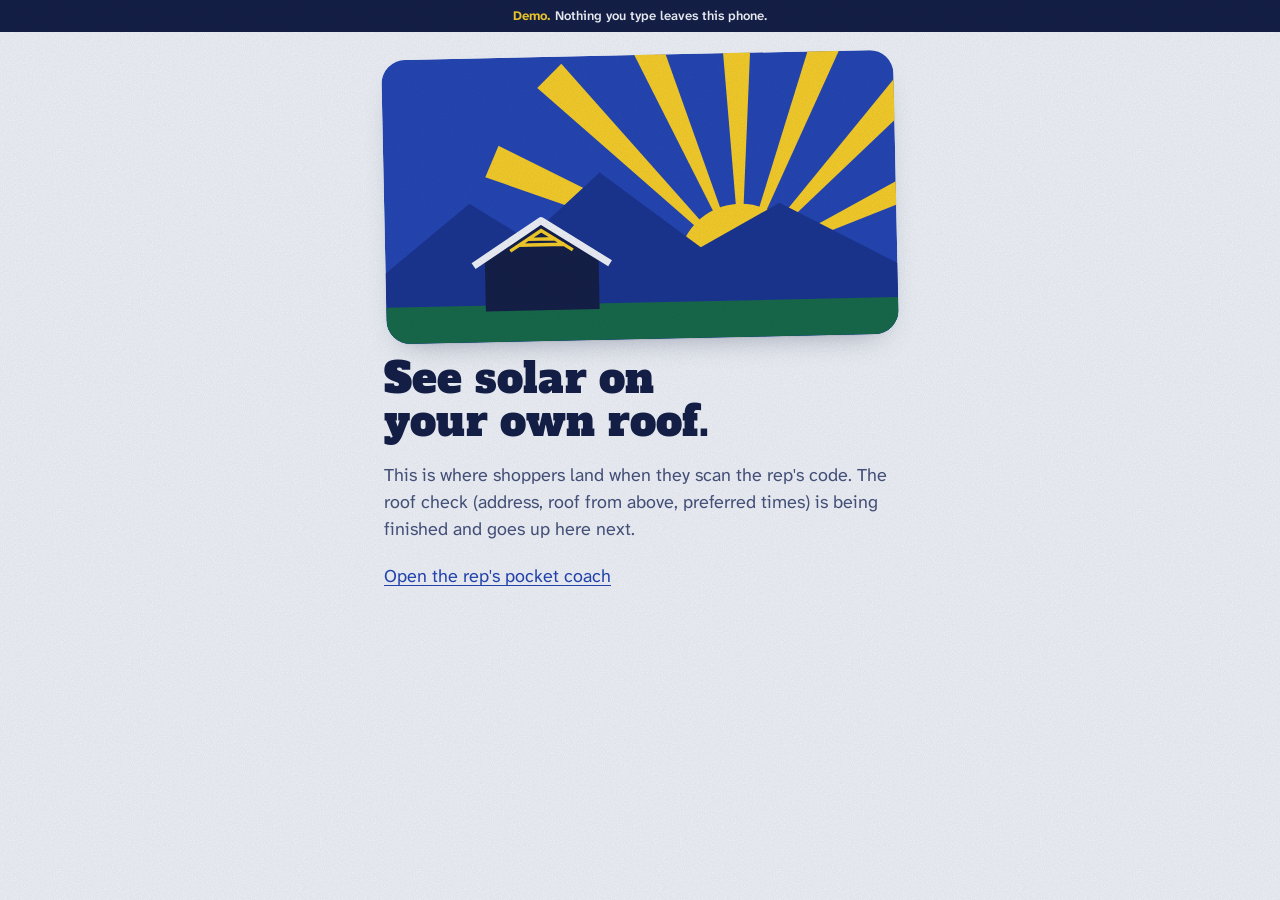
==== index.html @ 0f0e4484 "Pocket coach demo: openers, quick answers, score taps, maybe list, tonight's texts, print kit and se" ====
<!doctype html>
<html lang="en">
<head>
<meta charset="utf-8">
<meta name="viewport" content="width=device-width, initial-scale=1, viewport-fit=cover">
<title>Sun Check</title>
<meta name="robots" content="noindex, nofollow">
<meta name="theme-color" content="#2445b3">
<link rel="icon" href="assets/img/icon.svg" type="image/svg+xml">
<link rel="apple-touch-icon" href="assets/img/icon-180.png">
<link rel="preconnect" href="https://fonts.googleapis.com">
<link rel="preconnect" href="https://fonts.gstatic.com" crossorigin>
<link rel="stylesheet" href="https://fonts.googleapis.com/css2?family=Alfa+Slab+One&family=Atkinson+Hyperlegible+Next:ital,wght@0,400;0,500;0,700;0,800;1,400&display=swap">
<link rel="stylesheet" href="assets/css/base.css">
<style>
  .wrap { max-width: var(--track); margin: 0 auto; padding: 1.4rem var(--gutter-r) 3rem var(--gutter-l); display: grid; gap: 1.2rem; }
  .wrap h1 { font-size: 2.6rem; }
  .wrap p { font-size: 1.125rem; color: var(--ink-2); }
  .art { border-radius: var(--r-l); overflow: hidden; box-shadow: var(--shadow); transform: rotate(-1.2deg); }
  .art svg { display: block; width: 100%; height: auto; }
</style>
</head>
<body>
<div class="demo-ribbon"><b>Demo.</b> Nothing you type leaves this phone.</div>
<main class="wrap">
  <div class="art" aria-hidden="true">
    <svg viewBox="0 0 360 200"><rect width="360" height="200" fill="#2445b3"/><g transform="translate(250 150)" fill="#f4cc2a"><path d="M0 0L-12-190H12z"/><path d="M0 0L-12-190H12z" transform="rotate(22)"/><path d="M0 0L-12-190H12z" transform="rotate(44)"/><path d="M0 0L-12-190H12z" transform="rotate(66)"/><path d="M0 0L-12-190H12z" transform="rotate(-22)"/><path d="M0 0L-12-190H12z" transform="rotate(-44)"/><path d="M0 0L-12-190H12z" transform="rotate(-66)"/><circle r="44"/></g><path d="M0 150l60-48 40 26 52-46 70 54 56-30 82 44v50H0z" fill="#1a3591"/><path d="M0 200v-26h360v26z" fill="#17694b"/><path d="M70 178v-34l40-26 40 26v34z" fill="#141f48"/><path d="M62 146l48-31 48 31" fill="none" stroke="#eef2f8" stroke-width="5" stroke-linejoin="round"/><path d="M88 136l22-14 22 14M94 132h32M100 128h20" fill="none" stroke="#f4cc2a" stroke-width="2.4"/></svg>
  </div>
  <h1 class="display">See solar on your own roof.</h1>
  <p>This is where shoppers land when they scan the rep's code. The roof check (address, roof from above, preferred times) is being finished and goes up here next.</p>
  <p><a href="rep/">Open the rep's pocket coach</a></p>
</main>
</body>
</html>
---- assets/css/base.css ----
/* Sun Check — shared design system.
   Direction: Inland Empire citrus-crate label. Flat screen-print color (cobalt sky,
   lemon sun, grove green) on cool label stock, a heavy slab for the loud moments,
   a hyper-legible sans for everything people read. Boldness lives in the sunburst
   and the oversized numbers; everything else stays quiet. */

:root {
  --paper: #eef2f8;
  --surface: #ffffff;
  --well: #e1e8f3;
  --ink: #141f48;
  --ink-2: #46527c;
  --line: #c9d3e6;
  --cobalt: #2445b3;
  --cobalt-deep: #1a3591;
  --lemon: #f4cc2a;
  --lemon-deep: #d9ad00;
  --grove: #17694b;
  --stamp: #c42f28;
  --btn: var(--cobalt);
  --btn-press: var(--cobalt-deep);
  --on-btn: #ffffff;
  --on-lemon: #141f48;
  --label-bg: #2445b3;
  --label-ink: #ffffff;
  --focus: #e0a800;
  --scrim: rgba(12, 18, 44, 0.55);
  --seq-0: #e1e8f3;
  --seq-1: #b9c8ec;
  --seq-2: #7f9be0;
  --seq-3: #4466cc;
  --seq-4: #2445b3;
  --shadow: 0 1px 0 rgba(20, 31, 72, 0.06), 0 14px 32px -18px rgba(20, 31, 72, 0.45);
  --grain-opacity: 0.07;
  --grain-blend: multiply;

  --display: "Alfa Slab One", "Rockwell", "Roboto Slab", Georgia, serif;
  --body: "Atkinson Hyperlegible Next", "Atkinson Hyperlegible", "Avenir Next", "Segoe UI", sans-serif;

  --r-s: 8px;
  --r-m: 14px;
  --r-l: 24px;
  --gutter-l: max(16px, env(safe-area-inset-left, 0px));
  --gutter-r: max(16px, env(safe-area-inset-right, 0px));
  --track: 34rem;
  color-scheme: light;
}

@media (prefers-color-scheme: dark) {
  :root:not([data-theme="light"]) {
    --paper: #0d1533;
    --surface: #16204a;
    --well: #1e2a58;
    --ink: #eef2fa;
    --ink-2: #b2bcdc;
    --line: #2f3c70;
    --cobalt: #8aa2ff;
    --cobalt-deep: #6f8cff;
    --lemon: #f6d34a;
    --lemon-deep: #f6d34a;
    --grove: #4dbd8e;
    --stamp: #ff7466;
    --btn: #f6d34a;
    --btn-press: #e9c12a;
    --on-btn: #141f48;
    --on-lemon: #141f48;
    --label-bg: #1e3a9e;
    --label-ink: #ffffff;
    --focus: #f6d34a;
    --scrim: rgba(3, 6, 18, 0.7);
    --seq-0: #1e2a58;
    --seq-1: #2b3f86;
    --seq-2: #3f5fc0;
    --seq-3: #6f8cff;
    --seq-4: #b3c3ff;
    --shadow: 0 1px 0 rgba(0, 0, 0, 0.3), 0 16px 34px -18px rgba(0, 0, 0, 0.8);
    --grain-opacity: 0.09;
    --grain-blend: screen;
    color-scheme: dark;
  }
}
:root[data-theme="dark"] {
  --paper: #0d1533;
  --surface: #16204a;
  --well: #1e2a58;
  --ink: #eef2fa;
  --ink-2: #b2bcdc;
  --line: #2f3c70;
  --cobalt: #8aa2ff;
  --cobalt-deep: #6f8cff;
  --lemon: #f6d34a;
  --lemon-deep: #f6d34a;
  --grove: #4dbd8e;
  --stamp: #ff7466;
  --btn: #f6d34a;
  --btn-press: #e9c12a;
  --on-btn: #141f48;
  --on-lemon: #141f48;
  --label-bg: #1e3a9e;
  --label-ink: #ffffff;
  --focus: #f6d34a;
  --scrim: rgba(3, 6, 18, 0.7);
  --seq-0: #1e2a58;
  --seq-1: #2b3f86;
  --seq-2: #3f5fc0;
  --seq-3: #6f8cff;
  --seq-4: #b3c3ff;
  --shadow: 0 1px 0 rgba(0, 0, 0, 0.3), 0 16px 34px -18px rgba(0, 0, 0, 0.8);
  --grain-opacity: 0.09;
  --grain-blend: screen;
  color-scheme: dark;
}

*, *::before, *::after { box-sizing: border-box; }
html { -webkit-text-size-adjust: 100%; text-size-adjust: 100%; }
body {
  margin: 0;
  background: var(--paper);
  color: var(--ink);
  font-family: var(--body);
  font-size: 1.0625rem;
  line-height: 1.5;
  -webkit-font-smoothing: antialiased;
  -webkit-tap-highlight-color: transparent;
}
/* Paper grain: a fixed noise layer so flat color reads like printed label stock. */
body::after {
  content: "";
  position: fixed;
  inset: 0;
  pointer-events: none;
  z-index: 100;
  opacity: var(--grain-opacity);
  mix-blend-mode: var(--grain-blend);
  background-image: url("data:image/svg+xml;utf8,<svg xmlns='http://www.w3.org/2000/svg' width='180' height='180'><filter id='n'><feTurbulence type='fractalNoise' baseFrequency='.9' numOctaves='2' stitchTiles='stitch'/><feColorMatrix values='0 0 0 0 0  0 0 0 0 0  0 0 0 0 0  0 0 0 1.2 0'/></filter><rect width='100%' height='100%' filter='url(%23n)'/></svg>");
}
::selection { background: var(--lemon); color: var(--on-lemon); }
img, svg, canvas { max-width: 100%; }
[hidden] { display: none !important; }

h1, h2, h3 { margin: 0; text-wrap: balance; }
p { margin: 0; }
a { color: var(--cobalt); text-underline-offset: 3px; }
.display { font-family: var(--display); font-weight: 400; letter-spacing: 0.005em; line-height: 1.02; }
.muted { color: var(--ink-2); }
.small { font-size: 0.875rem; }
.num { font-variant-numeric: tabular-nums; }
.sr-only { position: absolute; width: 1px; height: 1px; overflow: hidden; clip: rect(0 0 0 0); white-space: nowrap; }

:focus { outline: none; }
:focus-visible { outline: 3px solid var(--focus); outline-offset: 3px; border-radius: 6px; }

/* Buttons */
.btn {
  appearance: none;
  border: 0;
  border-radius: var(--r-m);
  background: var(--btn);
  color: var(--on-btn);
  font: 700 1.0625rem/1.2 var(--body);
  min-height: 52px;
  padding: 0.85rem 1.25rem;
  display: inline-flex;
  align-items: center;
  justify-content: center;
  gap: 0.5rem;
  cursor: pointer;
  text-decoration: none;
  transition: transform 0.08s ease, background 0.15s ease;
  touch-action: manipulation;
}
.btn:active { transform: translateY(1px) scale(0.99); background: var(--btn-press); }
.btn[disabled] { opacity: 0.45; pointer-events: none; }
.btn.wide { width: 100%; }
.btn.ghost { background: transparent; color: var(--ink); box-shadow: inset 0 0 0 2px var(--line); }
.btn.ghost:active { background: var(--well); }
.btn.lemon { background: var(--lemon); color: var(--on-lemon); }
.btn.lemon:active { background: var(--lemon-deep); }
.btn.small { min-height: 40px; padding: 0.5rem 0.9rem; font-size: 0.9375rem; border-radius: 11px; }
.btn svg { width: 1.2em; height: 1.2em; flex: none; }

.linkbtn {
  appearance: none; background: none; border: 0; padding: 0.35rem 0; cursor: pointer;
  color: var(--cobalt); font: 600 1rem/1.3 var(--body); text-decoration: underline; text-underline-offset: 3px;
}

/* Chips */
.chips { display: flex; flex-wrap: wrap; gap: 0.5rem; }
.chip {
  appearance: none;
  border: 0;
  background: var(--surface);
  color: var(--ink);
  box-shadow: inset 0 0 0 1.5px var(--line);
  border-radius: 999px;
  padding: 0.55rem 0.95rem;
  font: 600 0.9688rem/1.15 var(--body);
  min-height: 44px;
  cursor: pointer;
  touch-action: manipulation;
}
.chip[aria-pressed="true"], .chip.on { background: var(--ink); color: var(--paper); box-shadow: none; }
.chip:active { transform: scale(0.98); }

/* Form fields */
.field { display: grid; gap: 0.35rem; }
.field > span { font-weight: 700; font-size: 0.9375rem; }
.input, .textarea, select.input {
  width: 100%;
  border: 0;
  border-radius: var(--r-s);
  background: var(--surface);
  color: var(--ink);
  box-shadow: inset 0 0 0 1.5px var(--line);
  font: 500 1.0625rem/1.35 var(--body);
  padding: 0.8rem 0.9rem;
  min-height: 52px;
}
.textarea { min-height: 7.5rem; resize: vertical; line-height: 1.45; }
.input:focus-visible, .textarea:focus-visible { outline: none; box-shadow: inset 0 0 0 2.5px var(--cobalt); }
.check { display: grid; grid-template-columns: 28px 1fr; gap: 0.75rem; align-items: start; cursor: pointer; }
.check input { width: 26px; height: 26px; margin: 2px 0 0; accent-color: var(--cobalt); }

/* Bottom sheet */
.sheet-scrim {
  position: fixed; inset: 0; z-index: 60; background: var(--scrim);
  display: flex; align-items: flex-end; justify-content: center;
  animation: fade 0.18s ease;
}
.sheet {
  width: 100%; max-width: 36rem; max-height: 92dvh; overflow: auto;
  background: var(--paper); color: var(--ink);
  border-radius: var(--r-l) var(--r-l) 0 0;
  padding: 0.5rem var(--gutter-r) calc(1.25rem + env(safe-area-inset-bottom, 0px)) var(--gutter-l);
  box-shadow: 0 -18px 40px -20px rgba(0, 0, 0, 0.45);
  animation: rise 0.24s cubic-bezier(.2, .8, .2, 1);
}
.sheet .grab { width: 44px; height: 5px; border-radius: 3px; background: var(--line); margin: 0.25rem auto 0.9rem; }
.sheet-head { display: flex; align-items: center; justify-content: space-between; gap: 1rem; margin-bottom: 0.9rem; }
.sheet-head h2 { font: 400 1.5rem/1.1 var(--display); }
.iconbtn {
  appearance: none; border: 0; background: var(--well); color: var(--ink);
  width: 44px; height: 44px; border-radius: 50%; display: grid; place-items: center; cursor: pointer; flex: none;
}
.iconbtn svg { width: 20px; height: 20px; }

/* Toast */
.toast {
  position: fixed; left: 50%; z-index: 80; transform: translateX(-50%);
  bottom: calc(88px + env(safe-area-inset-bottom, 0px));
  background: var(--ink); color: var(--paper);
  border-radius: 999px; padding: 0.7rem 0.8rem 0.7rem 1.15rem;
  display: flex; align-items: center; gap: 0.9rem;
  font-weight: 600; font-size: 0.9688rem; box-shadow: var(--shadow);
  max-width: calc(100vw - 32px);
  animation: rise 0.2s ease;
}
.toast button {
  appearance: none; border: 0; background: var(--lemon); color: var(--on-lemon);
  font: 700 0.875rem/1 var(--body); border-radius: 999px; padding: 0.55rem 0.8rem; cursor: pointer;
}

/* Demo ribbon */
.demo-ribbon {
  background: var(--ink); color: var(--paper);
  font-size: 0.8125rem; font-weight: 600; text-align: center;
  padding: 0.4rem var(--gutter-r) 0.4rem var(--gutter-l);
}
.demo-ribbon b { color: var(--lemon); }

@keyframes rise { from { transform: translateY(24px); opacity: 0; } to { transform: none; opacity: 1; } }
@keyframes fade { from { opacity: 0; } to { opacity: 1; } }

@media (prefers-reduced-motion: reduce) {
  *, *::before, *::after { animation-duration: 0.001ms !important; animation-iteration-count: 1 !important; transition-duration: 0.001ms !important; scroll-behavior: auto !important; }
}

/* Thin custom scrollbars in the label palette */
* { scrollbar-width: thin; scrollbar-color: var(--cobalt) transparent; }
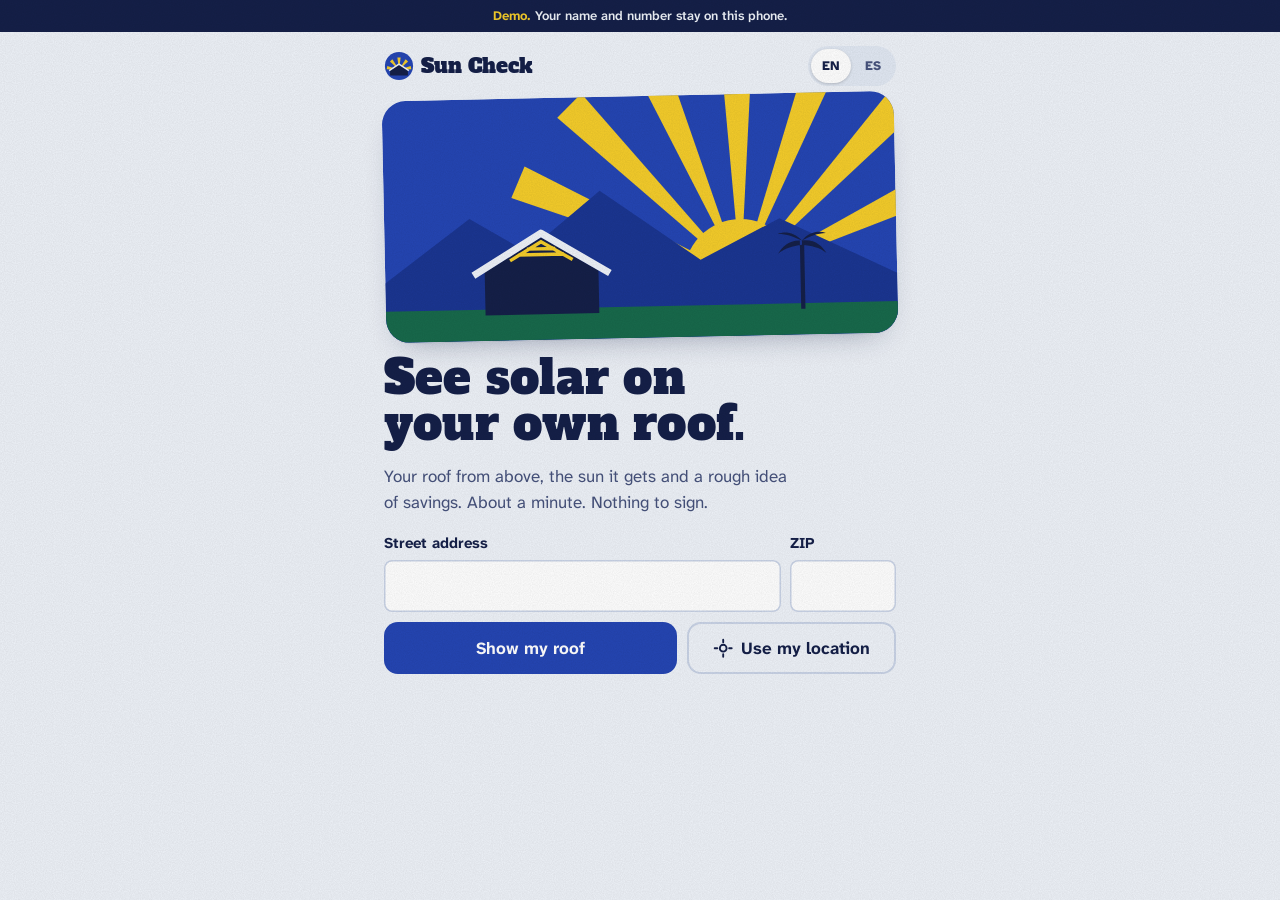
==== commit 284deb72: "Customer page: roof from above with a sun sweep, panels, neighbors, facing, EN/ES Address autofill o" ====
--- a/index.html
+++ b/index.html
@@ -4,31 +4,107 @@
 <meta charset="utf-8">
 <meta name="viewport" content="width=device-width, initial-scale=1, viewport-fit=cover">
 <title>Sun Check</title>
+<meta name="description" content="See solar on your own roof from above, a rough estimate, and pick times that work, on your own phone.">
 <meta name="robots" content="noindex, nofollow">
 <meta name="theme-color" content="#2445b3">
+<meta name="referrer" content="no-referrer">
 <link rel="icon" href="assets/img/icon.svg" type="image/svg+xml">
 <link rel="apple-touch-icon" href="assets/img/icon-180.png">
 <link rel="preconnect" href="https://fonts.googleapis.com">
 <link rel="preconnect" href="https://fonts.gstatic.com" crossorigin>
 <link rel="stylesheet" href="https://fonts.googleapis.com/css2?family=Alfa+Slab+One&family=Atkinson+Hyperlegible+Next:ital,wght@0,400;0,500;0,700;0,800;1,400&display=swap">
 <link rel="stylesheet" href="assets/css/base.css">
-<style>
-  .wrap { max-width: var(--track); margin: 0 auto; padding: 1.4rem var(--gutter-r) 3rem var(--gutter-l); display: grid; gap: 1.2rem; }
-  .wrap h1 { font-size: 2.6rem; }
-  .wrap p { font-size: 1.125rem; color: var(--ink-2); }
-  .art { border-radius: var(--r-l); overflow: hidden; box-shadow: var(--shadow); transform: rotate(-1.2deg); }
-  .art svg { display: block; width: 100%; height: auto; }
-</style>
+<link rel="stylesheet" href="assets/css/customer.css">
 </head>
 <body>
-<div class="demo-ribbon"><b>Demo.</b> Nothing you type leaves this phone.</div>
-<main class="wrap">
-  <div class="art" aria-hidden="true">
-    <svg viewBox="0 0 360 200"><rect width="360" height="200" fill="#2445b3"/><g transform="translate(250 150)" fill="#f4cc2a"><path d="M0 0L-12-190H12z"/><path d="M0 0L-12-190H12z" transform="rotate(22)"/><path d="M0 0L-12-190H12z" transform="rotate(44)"/><path d="M0 0L-12-190H12z" transform="rotate(66)"/><path d="M0 0L-12-190H12z" transform="rotate(-22)"/><path d="M0 0L-12-190H12z" transform="rotate(-44)"/><path d="M0 0L-12-190H12z" transform="rotate(-66)"/><circle r="44"/></g><path d="M0 150l60-48 40 26 52-46 70 54 56-30 82 44v50H0z" fill="#1a3591"/><path d="M0 200v-26h360v26z" fill="#17694b"/><path d="M70 178v-34l40-26 40 26v34z" fill="#141f48"/><path d="M62 146l48-31 48 31" fill="none" stroke="#eef2f8" stroke-width="5" stroke-linejoin="round"/><path d="M88 136l22-14 22 14M94 132h32M100 128h20" fill="none" stroke="#f4cc2a" stroke-width="2.4"/></svg>
-  </div>
-  <h1 class="display">See solar on your own roof.</h1>
-  <p>This is where shoppers land when they scan the rep's code. The roof check (address, roof from above, preferred times) is being finished and goes up here next.</p>
-  <p><a href="rep/">Open the rep's pocket coach</a></p>
+<div class="demo-ribbon" id="ribbon" hidden></div>
+<header class="bar">
+  <a class="mark" href="./" aria-label="Sun Check, start over"><svg viewBox="0 0 64 64" aria-hidden="true"><circle cx="32" cy="32" r="30" fill="#2445b3"/><g fill="#f4cc2a" transform="translate(32 40)"><path d="M0 0L-3.5-26h7z"/><path d="M0 0L-3.5-26h7z" transform="rotate(40)"/><path d="M0 0L-3.5-26h7z" transform="rotate(-40)"/><path d="M0 0L-3.5-26h7z" transform="rotate(80)"/><path d="M0 0L-3.5-26h7z" transform="rotate(-80)"/><circle r="11"/></g><path d="M13 52V41l19-12 19 12v11z" fill="#141f48"/><path d="M11 42l21-14 21 14" fill="none" stroke="#eef2f8" stroke-width="3.2" stroke-linejoin="round"/></svg><span id="t-brand">Sun Check</span></a>
+  <span class="with" id="with" hidden></span>
+  <div class="lang" role="group" aria-label="Language"><button type="button" data-lang="en">EN</button><button type="button" data-lang="es">ES</button></div>
+</header>
+<main>
+  <!-- 1. Address and roof -->
+  <section class="screen" id="s1" aria-labelledby="t-title1">
+    <p class="context" id="context" hidden></p>
+    <div class="art" id="art" aria-hidden="true">
+      <svg viewBox="0 0 360 170"><rect width="360" height="170" fill="#2445b3"/><g transform="translate(250 128)" fill="#f4cc2a"><path d="M0 0L-12-170H12z"/><path d="M0 0L-12-170H12z" transform="rotate(22)"/><path d="M0 0L-12-170H12z" transform="rotate(44)"/><path d="M0 0L-12-170H12z" transform="rotate(66)"/><path d="M0 0L-12-170H12z" transform="rotate(-22)"/><path d="M0 0L-12-170H12z" transform="rotate(-44)"/><path d="M0 0L-12-170H12z" transform="rotate(-66)"/><circle r="40"/></g><path d="M0 128l60-44 40 24 52-42 70 50 56-28 82 40v42H0z" fill="#1a3591"/><path d="M0 170v-22h360v22z" fill="#17694b"/><path d="M70 152v-30l40-24 40 24v30z" fill="#141f48"/><path d="M62 124l48-29 48 29" fill="none" stroke="#eef2f8" stroke-width="5" stroke-linejoin="round"/><path d="M88 114l22-13 22 13M94 110h32M100 106h20" fill="none" stroke="#f4cc2a" stroke-width="2.4"/><path d="M292 152v-48h3v48zM293.5 104c-9-1-14 4-17 9 5-4 10-5 17-6zm0 0c9-1 14 4 17 9-5-4-10-5-17-6zm0 0c-5-6-12-7-17-5 6 0 11 2 17 5zm0 0c5-6 12-7 17-5-6 0-11 2-17 5z" fill="#141f48"/></svg>
+    </div>
+    <h1 class="display" id="t-title1">See solar on your own roof.</h1>
+    <p class="lede" id="t-sub1">Your roof from above, the sun it gets and a rough idea of savings. About a minute. Nothing to sign.</p>
+    <form class="addr" id="addr" autocomplete="on" novalidate>
+      <label class="field street"><span id="t-street">Street address</span><input class="input" id="street" name="address-line1" autocomplete="address-line1" enterkeyhint="next" autocapitalize="words" spellcheck="false" aria-autocomplete="list" aria-controls="suggest"></label>
+      <label class="field zip"><span id="t-zip">ZIP</span><input class="input" id="zipc" name="postal-code" autocomplete="postal-code" inputmode="numeric" maxlength="5" enterkeyhint="go"></label>
+      <ul class="suggest" id="suggest" role="listbox" hidden></ul>
+      <div class="addr-actions">
+        <button class="btn" type="submit" id="t-show">Show my roof</button>
+        <button class="btn ghost" type="button" id="locate"><svg viewBox="0 0 24 24" fill="none" stroke="currentColor" stroke-width="2.2" stroke-linecap="round" aria-hidden="true"><circle cx="12" cy="12" r="4"/><path d="M12 2v3M12 19v3M2 12h3M19 12h3"/></svg><span id="t-locate">Use my location</span></button>
+      </div>
+      <p class="err" id="addr-err" role="alert"></p>
+    </form>
+    <div id="roof" hidden>
+      <div class="stage-wrap">
+        <div class="frame">
+          <canvas id="cv" aria-label="Your roof from above"></canvas>
+          <div class="loader" id="loader"><svg viewBox="0 0 150 90" aria-hidden="true"><g class="sunup"><circle cx="75" cy="54" r="16" fill="#f4cc2a"/><g stroke="#f4cc2a" stroke-width="4" stroke-linecap="round"><path d="M75 28v-9M75 80v0M49 54h-9M110 54h-9M56 35l-6-6M94 35l6-6"/></g></g><path d="M0 90V66l36-20 30 18 30-24 54 30v20z" fill="#141f48"/><path d="M28 70l26-17 26 17" fill="none" stroke="#eef2f8" stroke-width="4" stroke-linejoin="round"/></svg><p id="loader-text">Finding your roof</p></div>
+          <div class="north" aria-hidden="true"><span><svg viewBox="0 0 12 12"><path d="M6 0l5 12-5-3-5 3z" fill="#f4cc2a"/></svg>N</span></div>
+          <div class="scale" id="scale" aria-hidden="true"></div>
+        </div>
+      </div>
+      <p class="tip" id="tip"></p>
+      <p class="neighbors" id="neighbors" hidden></p>
+      <div class="ask" id="facing" hidden></div>
+      <div class="ask" id="place" hidden></div>
+      <p class="tradeoff" id="tradeoff"></p>
+      <button class="btn wide" type="button" id="next1" hidden>Next: your bill</button>
+      <p class="attrib">Imagery: Esri, Vantor, Earthstar Geographics. Outlines: FEMA. Streets: © OpenStreetMap contributors.</p>
+    </div>
+  </section>
+
+  <!-- 2. Bill and estimate -->
+  <section class="screen" id="s2" hidden aria-labelledby="t-title2">
+    <button class="linkbtn back" type="button" data-back="1" id="t-back2">Back</button>
+    <h2 id="t-title2">Your rough numbers</h2>
+    <div class="slider-row">
+      <div class="slider-top"><span id="t-bill">Your power bill in a typical month</span><b id="bill-out">$250</b></div>
+      <input type="range" id="bill" min="100" max="500" step="10" value="250" aria-describedby="bill-out">
+    </div>
+    <label class="switch"><span id="t-own">This home is mine</span><input type="checkbox" id="own" checked></label>
+    <div class="snap">
+      <label class="btn ghost" for="billphoto"><svg viewBox="0 0 24 24" fill="none" stroke="currentColor" stroke-width="2.2" stroke-linejoin="round" aria-hidden="true"><path d="M4 8h3l2-3h6l2 3h3v11H4z"/><circle cx="12" cy="13" r="3.5"/></svg><span id="t-snap">Snap your bill (optional)</span></label>
+      <input type="file" id="billphoto" accept="image/*" capture="environment" hidden>
+      <small id="t-snapnote">It's read right on your phone. The photo never leaves it.</small>
+      <p class="snap-status" id="snap-status" role="status"></p>
+    </div>
+    <p class="small muted" id="utility-line"></p>
+    <div class="estimate" id="estimate" aria-live="polite"></div>
+    <details class="how"><summary id="t-how">How we figured this</summary><p id="t-howtext"></p></details>
+    <div class="owner-note" id="owner-note" hidden></div>
+    <button class="btn wide" type="button" id="next2">Pick times that work</button>
+  </section>
+
+  <!-- 3. Times and contact -->
+  <section class="screen" id="s3" hidden aria-labelledby="t-title3">
+    <button class="linkbtn back" type="button" data-back="2" id="t-back3">Back</button>
+    <h2 id="t-title3">When's good for you?</h2>
+    <p class="lede" id="t-sub3"></p>
+    <div class="prefs" id="prefs" role="group" aria-labelledby="t-title3"></div>
+    <div class="ask"><p id="t-meet">How would you like to meet?</p><div class="seg3" id="meet" role="group"></div></div>
+    <label class="check"><input type="checkbox" id="partner"><span id="t-partner">My partner or co-owner may join too</span></label>
+    <form class="contact" id="contact" autocomplete="on" novalidate>
+      <label class="field"><span id="t-name">Your name</span><input class="input" id="cname" name="name" autocomplete="name" autocapitalize="words" enterkeyhint="next"></label>
+      <label class="field"><span id="t-phone">Mobile number</span><input class="input" id="cphone" name="tel" type="tel" autocomplete="tel" inputmode="tel" enterkeyhint="next"></label>
+      <label class="field"><span id="t-email">Email (optional)</span><input class="input" id="cemail" name="email" type="email" autocomplete="email" inputmode="email" enterkeyhint="done"></label>
+      <div class="consent"><label class="check"><input type="checkbox" id="consent"><span id="t-consent"></span></label><p class="alt" id="t-consentalt" hidden></p><button class="linkbtn small" type="button" id="privacy">Privacy</button></div>
+      <p class="err" id="send-err" role="alert"></p>
+      <div class="sendbar"><button class="btn wide" type="submit" id="send">Send my request</button></div>
+    </form>
+  </section>
+
+  <!-- 4. Done -->
+  <section class="screen" id="s4" hidden aria-labelledby="t-done"></section>
 </main>
+<script src="assets/vendor/suncalc.js"></script>
+<script type="module" src="assets/js/customer.js"></script>
 </body>
 </html>
--- a/assets/css/customer.css
+++ b/assets/css/customer.css
@@ -0,0 +1,185 @@
+/* Sun Check, the shopper's page. One loud moment: their own roof inside a
+   crate-label sunburst, the sun sweeping over it, panels dropping in. The rest
+   is calm, large and quick to tap. */
+
+body { min-height: 100dvh; }
+
+.bar {
+  max-width: var(--track); margin: 0 auto;
+  display: flex; align-items: center; gap: 0.75rem;
+  padding: 0.85rem var(--gutter-r) 0.25rem var(--gutter-l);
+}
+.mark { display: inline-flex; align-items: center; gap: 0.45rem; font: 400 1.25rem/1 var(--display); color: var(--ink); text-decoration: none; }
+.mark svg { width: 30px; height: 30px; flex: none; }
+.with { font-size: 0.8125rem; font-weight: 600; color: var(--ink-2); line-height: 1.2; min-width: 0; }
+.lang { margin-left: auto; display: inline-flex; background: var(--well); border-radius: 999px; padding: 3px; gap: 2px; flex: none; }
+.lang button { appearance: none; border: 0; background: transparent; color: var(--ink-2); font: 800 0.8125rem/1 var(--body); padding: 0.5rem 0.65rem; border-radius: 999px; cursor: pointer; min-width: 40px; min-height: 34px; }
+.lang button[aria-pressed="true"] { background: var(--surface); color: var(--ink); box-shadow: 0 1px 3px rgba(0, 0, 0, 0.18); }
+
+main { max-width: var(--track); margin: 0 auto; padding: 0.4rem var(--gutter-r) calc(2.5rem + env(safe-area-inset-bottom, 0px)) var(--gutter-l); }
+.screen { display: grid; grid-template-columns: minmax(0, 1fr); gap: 1.05rem; }
+.screen h1 { font-size: clamp(2.1rem, 9.5vw, 2.9rem); line-height: 1; }
+.screen h2 { font: 400 clamp(1.7rem, 7.5vw, 2.2rem)/1.05 var(--display); }
+.lede { font-size: 1.0625rem; color: var(--ink-2); max-width: 38ch; }
+.context {
+  justify-self: start; background: var(--lemon); color: var(--on-lemon);
+  font-weight: 800; font-size: 0.9375rem; border-radius: 999px; padding: 0.45rem 0.9rem;
+  transform: rotate(-2deg); box-shadow: var(--shadow);
+}
+
+/* The landing art: a small crate label */
+.art { border-radius: var(--r-l); overflow: hidden; box-shadow: var(--shadow); transform: rotate(-1.2deg); }
+.art svg { display: block; width: 100%; height: auto; }
+
+/* Address */
+.addr { display: grid; grid-template-columns: minmax(0, 1fr) 6.6rem; gap: 0.6rem; position: relative; }
+.addr .street { grid-column: 1; }
+.addr .zip { grid-column: 2; }
+.addr-actions { grid-column: 1 / -1; display: grid; grid-template-columns: 1.4fr 1fr; gap: 0.6rem; }
+.addr-actions .btn { padding-inline: 0.7rem; }
+.err { grid-column: 1 / -1; color: var(--stamp); font-weight: 700; font-size: 0.9375rem; min-height: 0; }
+.err:empty { display: none; }
+.suggest {
+  position: absolute; z-index: 30; left: 0; right: 0; top: calc(100% - 7.6rem);
+  list-style: none; margin: 0; padding: 0.35rem; background: var(--surface); border-radius: var(--r-m);
+  box-shadow: var(--shadow), 0 0 0 1.5px var(--line);
+}
+.suggest button { appearance: none; border: 0; background: none; width: 100%; text-align: left; color: var(--ink); font: 600 1rem/1.3 var(--body); padding: 0.7rem 0.6rem; border-radius: 10px; cursor: pointer; }
+.suggest button:hover, .suggest button:focus-visible { background: var(--well); }
+
+/* The roof stage */
+.stage-wrap { position: relative; isolation: isolate; overflow: hidden; padding: 22px 14px; margin: 0 calc(-1 * var(--gutter-r)) 0 calc(-1 * var(--gutter-l)); }
+.stage-wrap::before {
+  content: ""; position: absolute; z-index: -1; left: 50%; top: 50%; width: 150%; aspect-ratio: 1; pointer-events: none;
+  transform: translate(-50%, -50%);
+  background: repeating-conic-gradient(from 3deg, var(--lemon) 0deg 6deg, transparent 6deg 15deg);
+  mask: radial-gradient(circle, transparent 0 22%, #000 23% 64%, transparent 66%);
+  -webkit-mask: radial-gradient(circle, transparent 0 22%, #000 23% 64%, transparent 66%);
+  opacity: 0.55;
+}
+.frame {
+  position: relative; border-radius: var(--r-l); overflow: hidden; background: #1a2a5e;
+  box-shadow: 0 0 0 5px var(--paper), 0 0 0 8px var(--ink), var(--shadow);
+  transform: rotate(-1deg);
+  aspect-ratio: 5 / 4;
+}
+.frame canvas { display: block; width: 100%; height: 100%; touch-action: manipulation; cursor: crosshair; }
+.north { position: absolute; top: 10px; right: 10px; width: 34px; height: 34px; border-radius: 50%; background: rgba(13, 21, 51, 0.72); color: #fff; display: grid; place-items: center; font: 800 0.75rem/1 var(--body); }
+.north svg { width: 12px; height: 12px; margin-bottom: -2px; }
+.north span { display: grid; justify-items: center; }
+.scale { position: absolute; left: 10px; bottom: 10px; color: #fff; font: 700 0.6875rem/1 var(--body); text-shadow: 0 1px 2px rgba(0, 0, 0, 0.7); }
+.scale i { display: block; height: 5px; border: 2px solid #fff; border-top: 0; margin-bottom: 3px; box-shadow: 0 1px 2px rgba(0, 0, 0, 0.5); }
+
+/* Bespoke loader: the sun climbing over a roofline */
+.loader { position: absolute; inset: 0; display: grid; place-items: center; align-content: center; gap: 0.9rem; background: #1a2a5e; color: #fff; z-index: 2; }
+.loader svg { width: 150px; height: 90px; }
+.loader .sunup { animation: sunup 1.6s ease-in-out infinite alternate; transform-origin: 75px 80px; }
+@keyframes sunup { from { transform: translateY(26px); } to { transform: translateY(0); } }
+.loader p { font-weight: 700; font-size: 1rem; }
+.tip { font-size: 0.875rem; color: var(--ink-2); text-align: center; }
+
+.neighbors {
+  background: var(--surface); border-radius: var(--r-m); padding: 0.85rem 0.95rem;
+  box-shadow: inset 0 0 0 1.5px var(--line); font-size: 1rem; line-height: 1.4;
+  display: grid; gap: 0.25rem;
+}
+.neighbors b { font: 400 1.25rem/1 var(--display); }
+.neighbors small { color: var(--ink-2); font-size: 0.75rem; }
+
+.ask { display: grid; gap: 0.6rem; }
+.ask p { font-weight: 700; font-size: 1.0625rem; }
+.ask .help { font-weight: 500; font-size: 0.875rem; color: var(--ink-2); }
+.choices { display: flex; flex-wrap: wrap; gap: 0.45rem; }
+.choices .chip { min-height: 46px; }
+.choices.stack { display: grid; gap: 0.45rem; }
+.choices.stack .chip { border-radius: var(--r-m); text-align: left; padding: 0.75rem 0.95rem; }
+.tradeoff { font-size: 0.9375rem; font-weight: 600; background: var(--well); border-radius: var(--r-s); padding: 0.65rem 0.8rem; }
+.tradeoff:empty { display: none; }
+.attrib { font-size: 0.6875rem; color: var(--ink-2); text-align: center; }
+
+/* Numbers */
+.slider-row { display: grid; gap: 0.5rem; }
+.slider-top { display: flex; justify-content: space-between; align-items: baseline; gap: 1rem; }
+.slider-top span { font-weight: 700; }
+.slider-top b { font: 400 2rem/1 var(--display); font-variant-numeric: tabular-nums; }
+input[type="range"] { width: 100%; height: 44px; accent-color: var(--cobalt); }
+.switch { display: flex; align-items: center; justify-content: space-between; gap: 1rem; font-weight: 700; background: var(--surface); border-radius: var(--r-m); padding: 0.7rem 0.95rem; box-shadow: inset 0 0 0 1.5px var(--line); cursor: pointer; }
+.switch input { appearance: none; width: 54px; height: 32px; border-radius: 999px; background: var(--line); position: relative; cursor: pointer; flex: none; transition: background 0.15s ease; }
+.switch input::after { content: ""; position: absolute; top: 3px; left: 3px; width: 26px; height: 26px; border-radius: 50%; background: #fff; box-shadow: 0 1px 3px rgba(0, 0, 0, 0.3); transition: transform 0.15s ease; }
+.switch input:checked { background: var(--grove); }
+.switch input:checked::after { transform: translateX(22px); }
+.snap { display: grid; gap: 0.3rem; }
+.snap small { color: var(--ink-2); font-size: 0.8125rem; }
+.snap-status { font-size: 0.9375rem; font-weight: 600; }
+.snap-status:empty { display: none; }
+
+.estimate {
+  position: relative; overflow: hidden; isolation: isolate;
+  background: var(--label-bg); color: var(--label-ink); border-radius: var(--r-l); padding: 1.15rem 1.15rem 1rem;
+  box-shadow: var(--shadow); display: grid; gap: 0.75rem;
+}
+.estimate::before {
+  content: ""; position: absolute; z-index: -1; width: 300px; height: 300px; right: -150px; top: -150px; border-radius: 50%;
+  background: repeating-conic-gradient(from 0deg, rgba(244, 204, 42, 0.9) 0deg 7deg, transparent 7deg 17deg);
+  mask: radial-gradient(circle, transparent 0 40px, #000 41px);
+  -webkit-mask: radial-gradient(circle, transparent 0 40px, #000 41px);
+}
+.estimate::after { content: ""; position: absolute; z-index: -1; width: 80px; height: 80px; right: -40px; top: -40px; border-radius: 50%; background: #f4cc2a; }
+.est-label { font-weight: 700; font-size: 0.875rem; opacity: 0.9; }
+.est-big { font: 400 clamp(2.6rem, 13vw, 3.6rem)/0.95 var(--display); font-variant-numeric: tabular-nums; letter-spacing: -0.01em; }
+.est-big small { font: 700 1rem/1 var(--body); margin-left: 0.35rem; letter-spacing: 0; }
+.est-small { font: 700 1.125rem/1.35 var(--body); }
+.est-note { font-size: 0.8125rem; opacity: 0.9; }
+.facts { display: grid; grid-template-columns: repeat(3, minmax(0, 1fr)); gap: 0.5rem; border-top: 1px solid rgba(255, 255, 255, 0.25); padding-top: 0.75rem; }
+.facts span { font-size: 0.8125rem; line-height: 1.3; }
+.facts b { display: block; font: 400 1.35rem/1.05 var(--display); }
+details.how summary { cursor: pointer; font-weight: 700; color: var(--cobalt); list-style: none; }
+details.how summary::-webkit-details-marker { display: none; }
+details.how p { margin-top: 0.5rem; font-size: 0.875rem; color: var(--ink-2); line-height: 1.5; }
+.owner-note { background: var(--well); border-radius: var(--r-m); padding: 0.9rem; display: grid; gap: 0.6rem; font-weight: 600; }
+
+/* Times and contact */
+.prefs { display: grid; grid-template-columns: 1fr 1fr; gap: 0.5rem; }
+.prefs .chip { border-radius: var(--r-m); min-height: 60px; font-size: 1rem; }
+.seg3 { display: grid; grid-template-columns: repeat(3, minmax(0, 1fr)); gap: 0.35rem; background: var(--well); border-radius: var(--r-m); padding: 4px; }
+.seg3 button { appearance: none; border: 0; background: transparent; color: var(--ink-2); font: 700 0.875rem/1.15 var(--body); border-radius: 10px; min-height: 48px; padding: 0.4rem; cursor: pointer; }
+.seg3 button[aria-pressed="true"] { background: var(--surface); color: var(--ink); box-shadow: 0 1px 3px rgba(0, 0, 0, 0.18); }
+.contact { display: grid; gap: 0.75rem; }
+.consent { background: var(--well); border-radius: var(--r-m); padding: 0.85rem; font-size: 0.8125rem; line-height: 1.45; display: grid; gap: 0.5rem; }
+.consent .check { font-weight: 600; }
+.consent .alt { color: var(--ink-2); }
+.placeholder { background: var(--ink); color: var(--lemon); border-radius: 4px; padding: 0 0.25em; font-weight: 700; }
+.sendbar { display: grid; gap: 0.5rem; }
+
+/* Done */
+.ticket {
+  position: relative; background: var(--surface); border-radius: var(--r-l); padding: 1.2rem; box-shadow: var(--shadow);
+  display: grid; gap: 0.5rem; overflow: hidden;
+}
+.ticket h2 { font-size: 2.4rem; }
+.ticket .sentstamp {
+  position: absolute; right: 12px; top: 14px; font: 400 1.4rem/1 var(--display); color: var(--grove);
+  border: 3px solid var(--grove); border-radius: 10px; padding: 0.25rem 0.55rem; transform: rotate(8deg);
+  animation: thunk 0.7s cubic-bezier(.2, .9, .3, 1.2) both;
+}
+@keyframes thunk { 0% { transform: rotate(8deg) scale(2); opacity: 0; } 60% { transform: rotate(8deg) scale(0.95); opacity: 1; } 100% { transform: rotate(8deg) scale(1); } }
+.ready { display: grid; gap: 0.45rem; background: var(--surface); border-radius: var(--r-m); padding: 1rem; box-shadow: inset 0 0 0 1.5px var(--line); }
+.ready h3 { font: 800 1.0625rem/1.2 var(--body); }
+.ready ul { margin: 0; padding-left: 1.15rem; display: grid; gap: 0.3rem; }
+.neighbor-card {
+  background: var(--lemon); color: var(--on-lemon); border-radius: var(--r-l); padding: 1.1rem; box-shadow: var(--shadow);
+  display: grid; gap: 0.6rem; transform: rotate(1deg);
+}
+.neighbor-card h3 { font: 400 1.5rem/1.1 var(--display); }
+.neighbor-card .btn { background: var(--ink); color: var(--paper); }
+.neighbor-card small { font-size: 0.8125rem; font-weight: 600; }
+.repgets summary { cursor: pointer; font-weight: 700; color: var(--cobalt); }
+.repgets pre { white-space: pre-wrap; background: var(--well); border-radius: var(--r-s); padding: 0.8rem; font: 500 0.8125rem/1.45 var(--body); margin: 0.6rem 0 0; }
+.btnrow { display: flex; gap: 0.55rem; flex-wrap: wrap; }
+
+@media (min-width: 44rem) {
+  .prefs { grid-template-columns: repeat(4, 1fr); }
+}
+
+.linkbtn.back { justify-self: start; text-decoration: none; font-weight: 700; padding: 0.4rem 0; }
+.linkbtn.back::before { content: "\2039  "; }
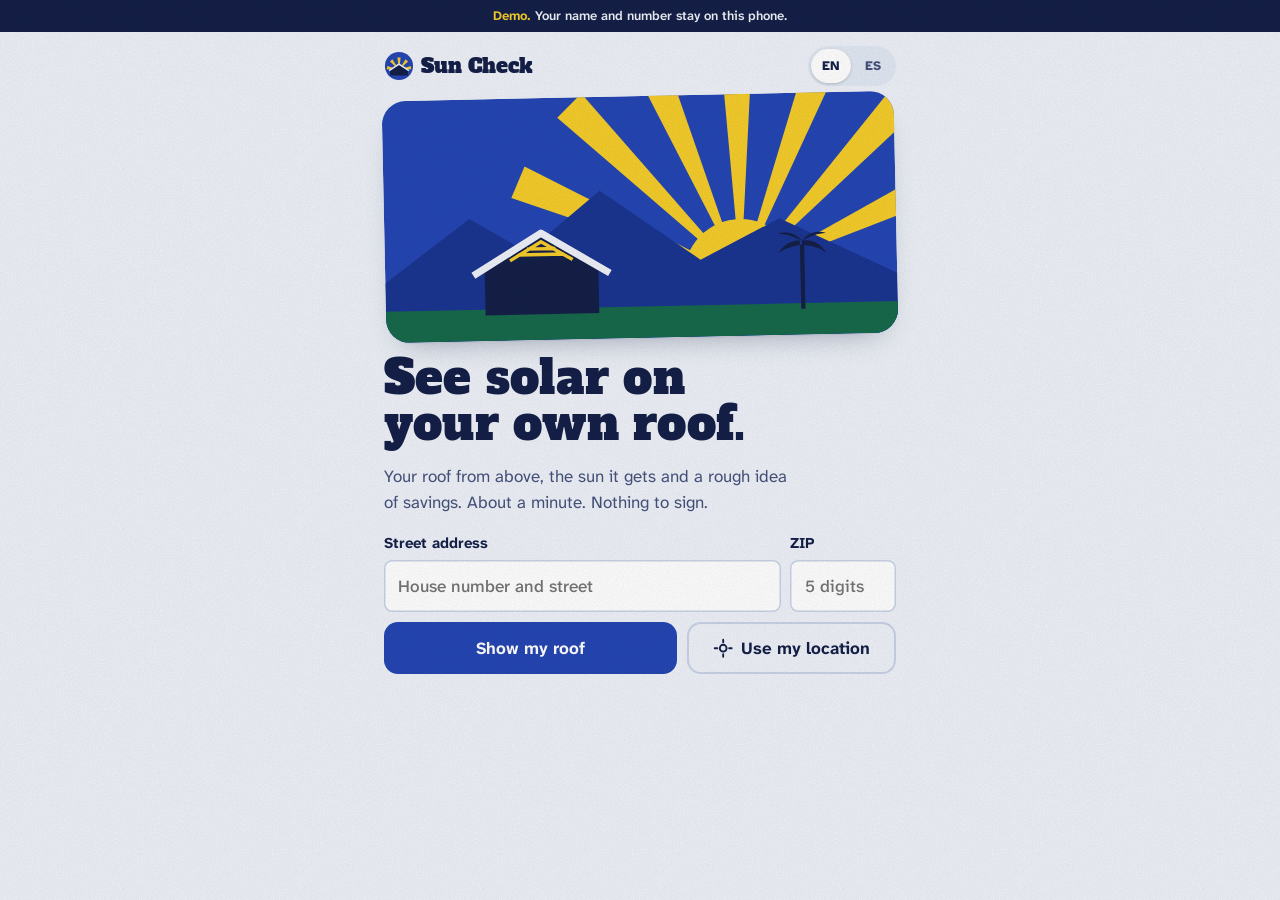
==== commit 9092c625: "Sun sweep explains itself: caption from real sun positions, a clock, the sunlit side glowing, a take" ====
--- a/index.html
+++ b/index.html
@@ -51,6 +51,7 @@
           <div class="scale" id="scale" aria-hidden="true"></div>
         </div>
       </div>
+      <div class="sweepbar"><p class="sweepcap" id="sweepcap" aria-live="polite"></p><button class="btn small ghost" type="button" id="replay" hidden><svg viewBox="0 0 24 24" fill="currentColor" aria-hidden="true"><path d="M8 5v14l11-7z"/></svg><span id="t-replay">Play again</span></button></div>
       <p class="tip" id="tip"></p>
       <p class="neighbors" id="neighbors" hidden></p>
       <div class="ask" id="facing" hidden></div>
--- a/assets/css/customer.css
+++ b/assets/css/customer.css
@@ -183,3 +183,9 @@
 
 .linkbtn.back { justify-self: start; text-decoration: none; font-weight: 700; padding: 0.4rem 0; }
 .linkbtn.back::before { content: "\2039  "; }
+
+/* Sun sweep caption, then the takeaway */
+.sweepbar { display: grid; gap: 0.55rem; justify-items: start; }
+.sweepcap { font-size: 1rem; font-weight: 600; line-height: 1.4; min-height: 2.8em; }
+.sweepcap.take { font: 400 1.35rem/1.2 var(--display); min-height: 0; }
+.sweepbar .btn svg { width: 1em; height: 1em; }
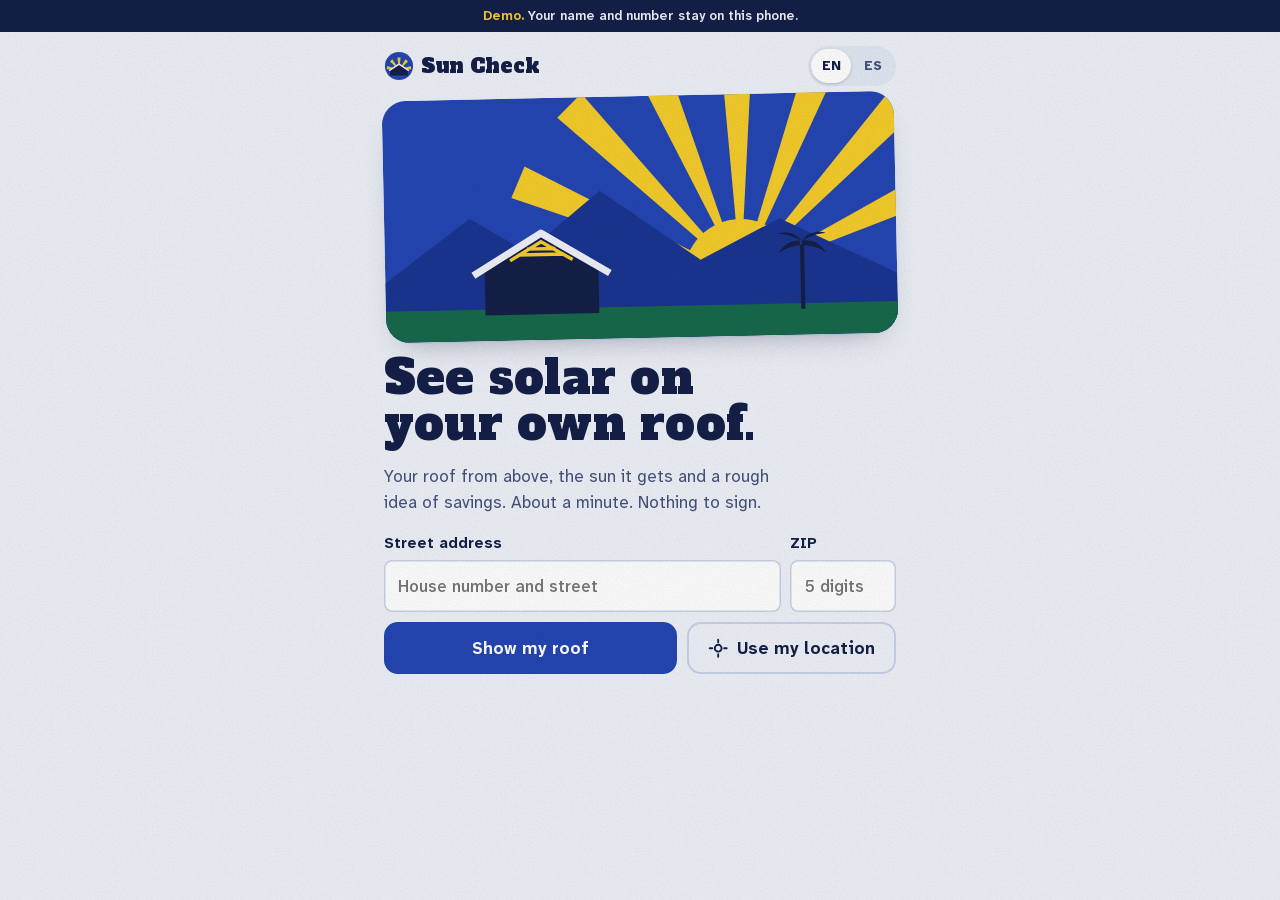
==== commit 10bea314: "Self-host fonts, preload them, and tidy print page landmarks for Lighthouse Co-Authored-By: Claude O" ====
--- a/index.html
+++ b/index.html
@@ -10,9 +10,8 @@
 <meta name="referrer" content="no-referrer">
 <link rel="icon" href="assets/img/icon.svg" type="image/svg+xml">
 <link rel="apple-touch-icon" href="assets/img/icon-180.png">
-<link rel="preconnect" href="https://fonts.googleapis.com">
-<link rel="preconnect" href="https://fonts.gstatic.com" crossorigin>
-<link rel="stylesheet" href="https://fonts.googleapis.com/css2?family=Alfa+Slab+One&family=Atkinson+Hyperlegible+Next:ital,wght@0,400;0,500;0,700;0,800;1,400&display=swap">
+<link rel="preload" href="assets/fonts/AlfaSlabOne-400-normal-latin.woff2" as="font" type="font/woff2" crossorigin>
+<link rel="preload" href="assets/fonts/AtkinsonHyperlegibleNext-latin.woff2" as="font" type="font/woff2" crossorigin>
 <link rel="stylesheet" href="assets/css/base.css">
 <link rel="stylesheet" href="assets/css/customer.css">
 </head>
--- a/assets/css/base.css
+++ b/assets/css/base.css
@@ -1,3 +1,10 @@
+/* Fonts are self-hosted (SIL Open Font License) so pages don't wait on another server. */
+/* Self-hosted Google Fonts (SIL Open Font License): Alfa Slab One, Atkinson Hyperlegible Next. */
+@font-face { font-family: 'Alfa Slab One'; font-style: normal; font-weight: 400; font-display: swap; src: url('../fonts/AlfaSlabOne-400-normal-latin-ext.woff2') format('woff2'); unicode-range: U+0100-02BA, U+02BD-02C5, U+02C7-02CC, U+02CE-02D7, U+02DD-02FF, U+0304, U+0308, U+0329, U+1D00-1DBF, U+1E00-1E9F, U+1EF2-1EFF, U+2020, U+20A0-20AB, U+20AD-20C4, U+2113, U+2C60-2C7F, U+A720-A7FF; }
+@font-face { font-family: 'Alfa Slab One'; font-style: normal; font-weight: 400; font-display: swap; src: url('../fonts/AlfaSlabOne-400-normal-latin.woff2') format('woff2'); unicode-range: U+0000-00FF, U+0131, U+0152-0153, U+02BB-02BC, U+02C6, U+02DA, U+02DC, U+0304, U+0308, U+0329, U+2000-206F, U+20AC, U+2122, U+2191, U+2193, U+2212, U+2215, U+FEFF, U+FFFD; }
+@font-face { font-family: 'Atkinson Hyperlegible Next'; font-style: normal; font-weight: 200 800; font-display: swap; src: url('../fonts/AtkinsonHyperlegibleNext-latin.woff2') format('woff2'); unicode-range: U+0000-00FF, U+0131, U+0152-0153, U+02BB-02BC, U+02C6, U+02DA, U+02DC, U+0304, U+0308, U+0329, U+2000-206F, U+20AC, U+2122, U+2191, U+2193, U+2212, U+2215, U+FEFF, U+FFFD; }
+@font-face { font-family: 'Atkinson Hyperlegible Next'; font-style: italic; font-weight: 400; font-display: swap; src: url('../fonts/AtkinsonHyperlegibleNext-italic-latin.woff2') format('woff2'); unicode-range: U+0000-00FF, U+0131, U+0152-0153, U+02BB-02BC, U+02C6, U+02DA, U+02DC, U+0304, U+0308, U+0329, U+2000-206F, U+20AC, U+2122, U+2191, U+2193, U+2212, U+2215, U+FEFF, U+FFFD; }
+
 /* Sun Check — shared design system.
    Direction: Inland Empire citrus-crate label. Flat screen-print color (cobalt sky,
    lemon sun, grove green) on cool label stock, a heavy slab for the loud moments,
